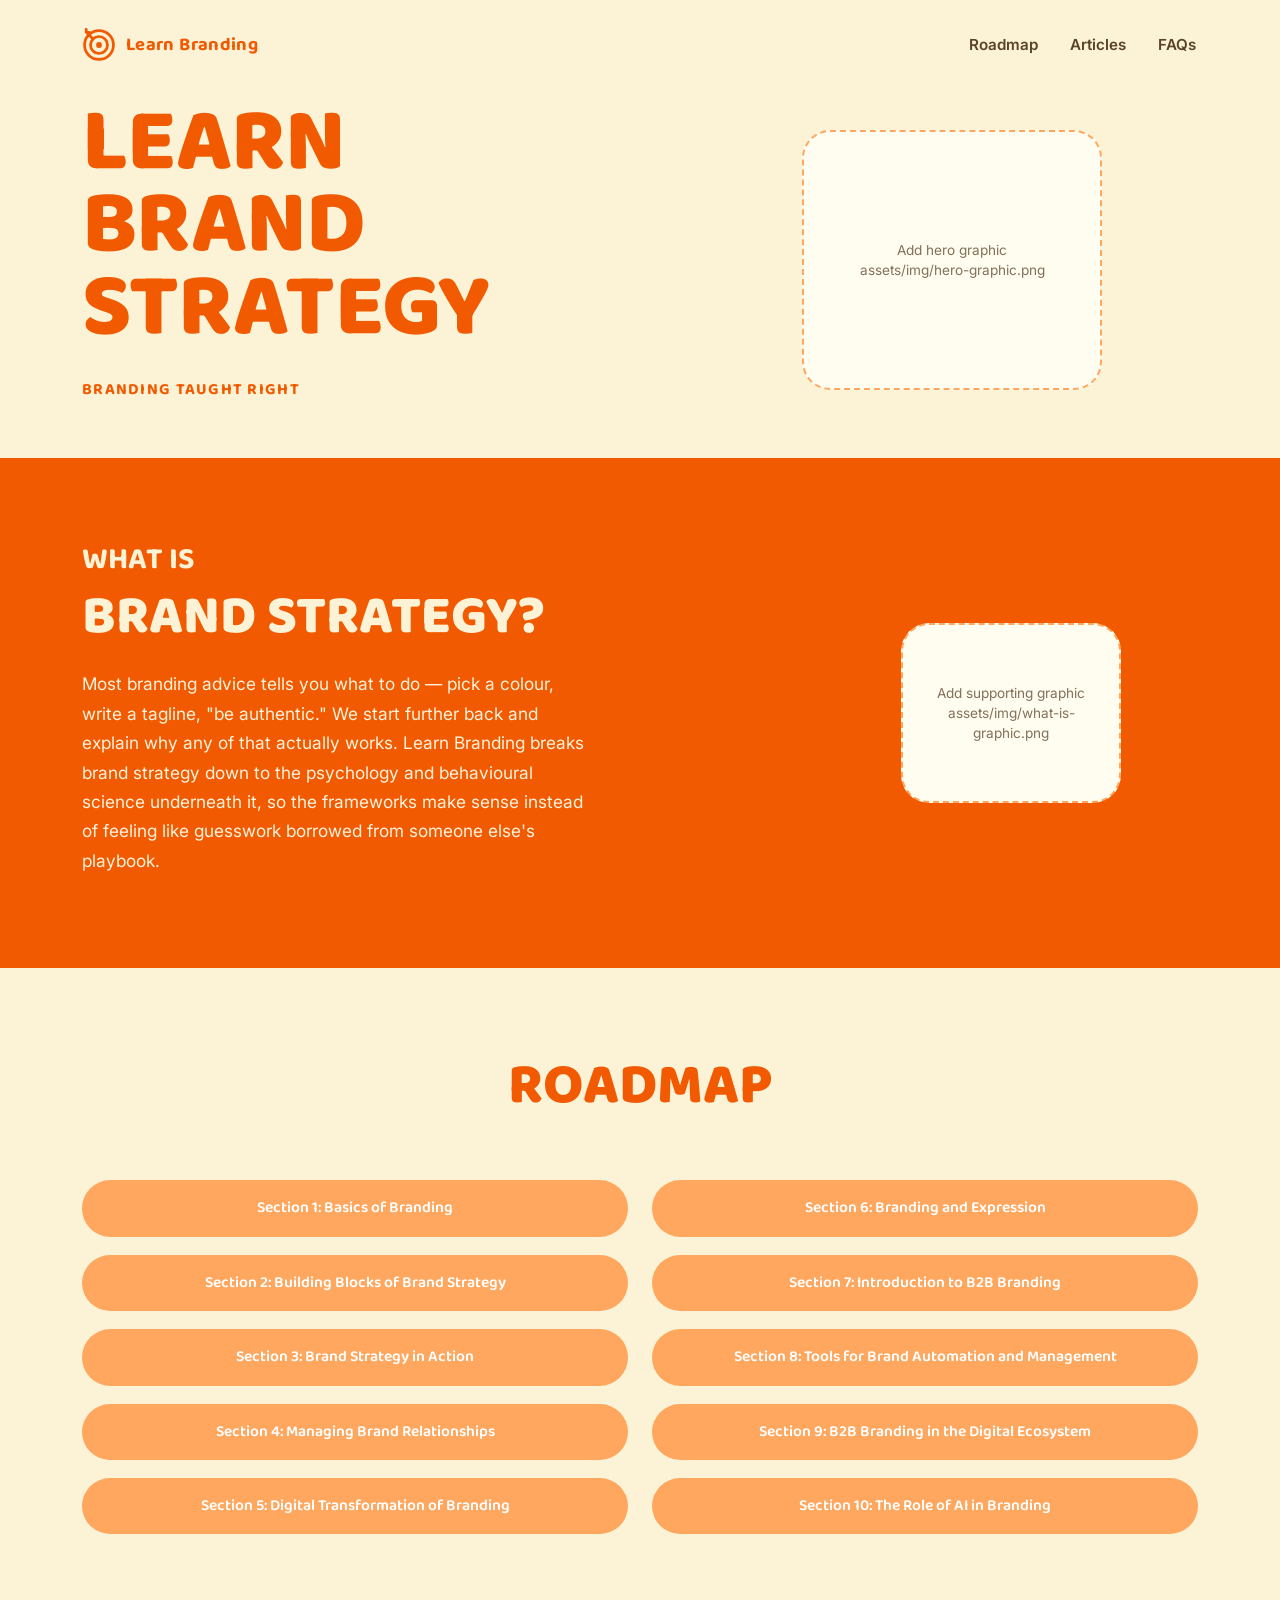
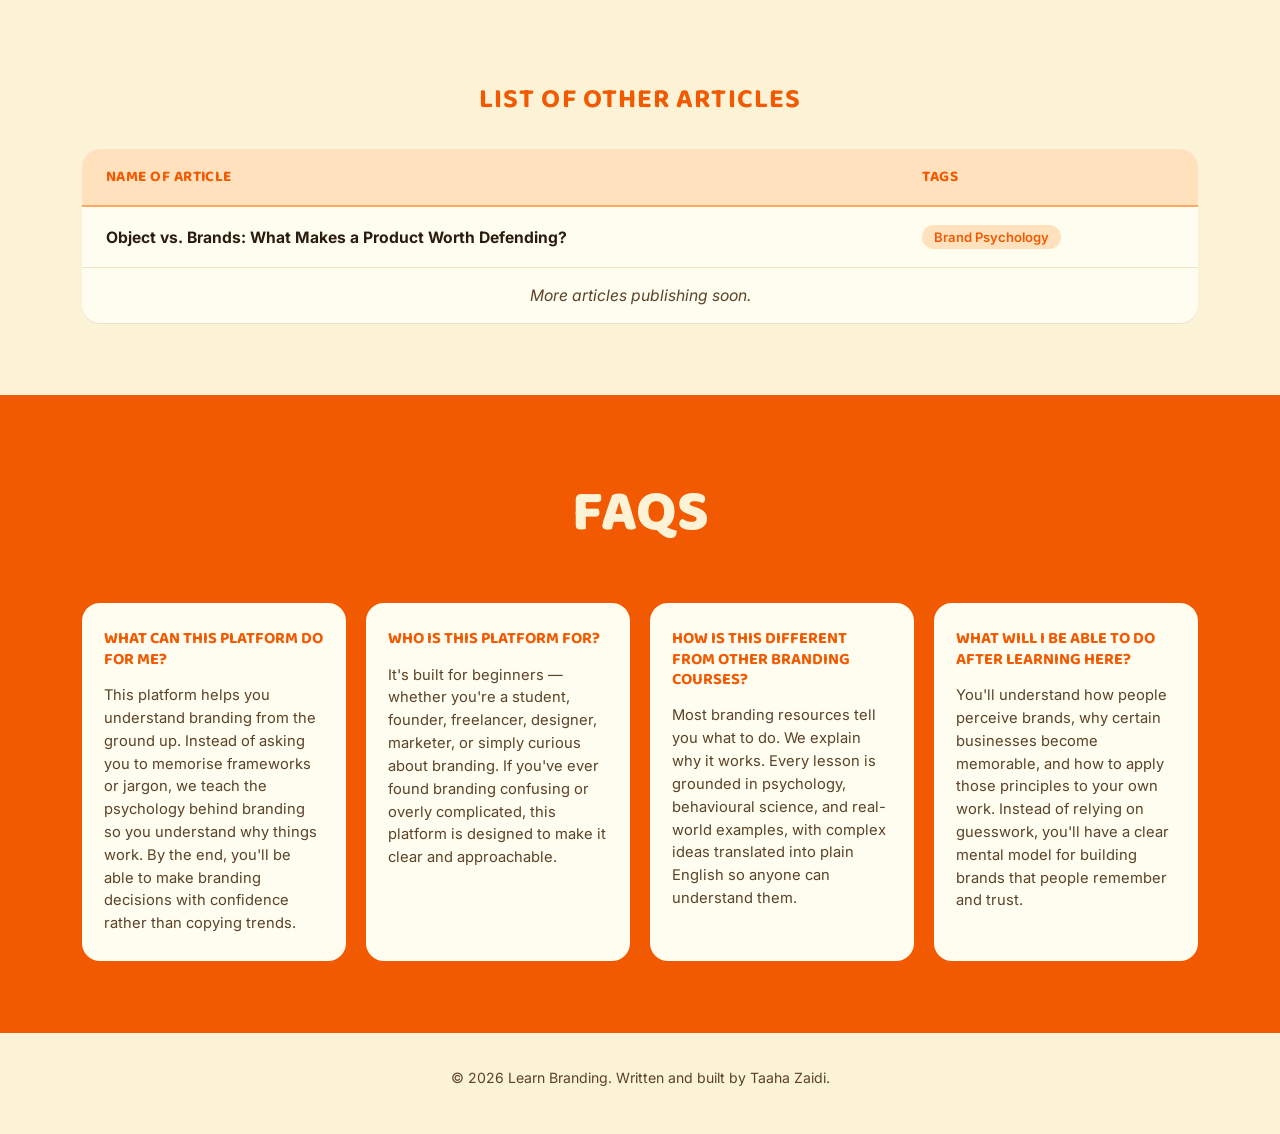
==== index.html @ c9490bac "Enhance layout and graphic slots in index.html Going to add the Images right now. They are kind of 3" ====
<!DOCTYPE html>
<html lang="en">
<head>
<meta charset="UTF-8">
<meta name="viewport" content="width=device-width, initial-scale=1.0">
<title>Learn Branding — Learn Brand Strategy</title>
<meta name="description" content="Branding taught right. Learn brand strategy from the psychology up — not just frameworks, but why they actually work.">
<link rel="preconnect" href="https://fonts.googleapis.com">
<link rel="preconnect" href="https://fonts.gstatic.com" crossorigin>
<link href="https://fonts.googleapis.com/css2?family=Baloo+2:wght@500;600;700;800&family=Inter:wght@400;500;600;700;800&display=swap" rel="stylesheet">
<style>
  :root{
    --cream: #FCF3D6;
    --cream-card: #FFFCF0;
    --orange-800: #F15A00;
    --orange-700: #FF6A13;
    --orange-500: #FF7E2E;
    --orange-300: #FFA75E;
    --orange-100: #FFE1BE;
    --ink: #2B1D0E;
    --ink-soft: #5B4327;
    --white: #FFFFFF;
    --max: 1180px;
    --radius-lg: 28px;
    --radius-md: 18px;
    --radius-sm: 12px;
    --font-display: "Baloo 2", sans-serif;
    --font-body: "Inter", sans-serif;
  }

  *{ box-sizing: border-box; }
  html{ scroll-behavior: smooth; }
  body{
    margin:0;
    background: var(--cream);
    color: var(--ink);
    font-family: var(--font-body);
    -webkit-font-smoothing: antialiased;
  }
  img,svg{ display:block; max-width:100%; }
  a{ color: inherit; text-decoration: none; }
  .wrap{
    max-width: var(--max);
    margin: 0 auto;
    padding: 0 32px;
  }
  section{ padding: 72px 0; }
  a:focus-visible, button:focus-visible{
    outline: 3px solid var(--orange-800);
    outline-offset: 3px;
  }

  /* ---------- Header ---------- */
  header.site-header{
    padding: 28px 0 0;
  }
  .site-header .wrap{
    display:flex;
    align-items:center;
    justify-content:space-between;
    flex-wrap: wrap;
    gap: 16px;
  }
  .logo{
    display:flex;
    align-items:center;
    gap:10px;
    font-family: var(--font-display);
    font-weight: 700;
    color: var(--orange-800);
    font-size: 1.15rem;
    letter-spacing: 0.02em;
  }
  .logo svg{ flex-shrink:0; }
  nav.site-nav{
    display:flex;
    gap:28px;
    font-weight:600;
    font-size:0.95rem;
    color: var(--ink-soft);
  }
  nav.site-nav a{
    padding: 6px 2px;
    border-bottom: 2px solid transparent;
    transition: border-color .15s ease, color .15s ease;
  }
  nav.site-nav a:hover{ color: var(--orange-800); border-color: var(--orange-800); }

  /* ---------- Hero ---------- */
  .hero{
    padding-top: 40px;
    padding-bottom: 40px;
  }
  .hero .wrap{
    display:grid;
    grid-template-columns: 1.1fr 0.9fr;
    align-items: center;
    gap: 24px;
  }
  .hero h1{
    font-family: var(--font-display);
    font-weight: 800;
    text-transform: uppercase;
    color: var(--orange-800);
    font-size: clamp(3rem, 7.5vw, 5.6rem);
    line-height: 0.92;
    letter-spacing: -0.01em;
    margin: 0 0 28px;
  }
  .hero h1 span{ display:block; }
  .hero .tagline{
    font-family: var(--font-display);
    font-weight: 700;
    color: var(--orange-800);
    letter-spacing: 0.08em;
    text-transform: uppercase;
    font-size: 1rem;
  }
  .hero-art{
    justify-self: center;
    width: 100%;
    max-width: 300px;
    aspect-ratio: 300 / 260;
  }
  .graphic-slot{
    display:flex;
    align-items:center;
    justify-content:center;
    text-align:center;
    background: var(--cream-card);
    border: 2px dashed var(--orange-300);
    border-radius: var(--radius-lg);
    color: var(--ink-soft);
    font-size: 0.85rem;
    line-height: 1.5;
    padding: 20px;
  }
  .graphic-slot span{ opacity: 0.75; }
  img.hero-art, img.orb-art{
    border-radius: var(--radius-lg);
    width: 100%;
    height: auto;
    object-fit: cover;
  }

  /* ---------- What is section ---------- */
  .what-is{
    background: var(--orange-800);
    color: var(--white);
    padding: 76px 0;
  }
  .what-is .wrap{
    display:grid;
    grid-template-columns: 1.3fr 0.7fr;
    gap: 48px;
    align-items:center;
  }
  .what-is .eyebrow{
    font-family: var(--font-display);
    font-weight: 700;
    text-transform: uppercase;
    font-size: clamp(1.4rem, 3vw, 1.9rem);
    color: var(--cream);
    margin: 0 0 4px;
  }
  .what-is h2{
    font-family: var(--font-display);
    font-weight: 800;
    text-transform: uppercase;
    font-size: clamp(2.1rem, 5vw, 3.4rem);
    line-height: 1.02;
    color: var(--cream);
    margin: 0 0 24px;
  }
  .what-is p{
    font-size: 1.08rem;
    line-height: 1.7;
    max-width: 46ch;
    color: #FFF3DC;
  }
  .orb-art{
    justify-self:center;
    width: 100%;
    max-width: 220px;
    aspect-ratio: 220 / 180;
  }

  /* ---------- Roadmap ---------- */
  .roadmap h2{
    font-family: var(--font-display);
    font-weight: 800;
    text-transform: uppercase;
    text-align:center;
    color: var(--orange-800);
    font-size: clamp(2.4rem, 6vw, 3.6rem);
    margin: 0 0 48px;
  }
  .roadmap-grid{
    display:grid;
    grid-template-columns: 1fr 1fr;
    gap: 18px 24px;
  }
  .pill{
    background: var(--orange-300);
    color: var(--white);
    font-family: var(--font-display);
    font-weight: 600;
    font-size: 0.98rem;
    text-align:center;
    padding: 18px 26px;
    border-radius: 999px;
    line-height: 1.3;
  }

  /* ---------- Articles table ---------- */
  .articles h2{
    font-family: var(--font-display);
    font-weight: 700;
    text-align:center;
    color: var(--orange-800);
    text-transform: uppercase;
    letter-spacing: 0.04em;
    font-size: clamp(1.3rem, 3vw, 1.7rem);
    margin: 0 0 28px;
  }
  .articles-table{
    width:100%;
    border-collapse: collapse;
    background: var(--cream-card);
    border-radius: var(--radius-md);
    overflow:hidden;
    box-shadow: 0 1px 0 rgba(43,29,14,0.08);
  }
  .articles-table th{
    text-align:left;
    background: var(--orange-100);
    color: var(--orange-800);
    font-family: var(--font-display);
    font-weight: 700;
    font-size: 0.95rem;
    text-transform: uppercase;
    letter-spacing: 0.03em;
    padding: 16px 24px;
    border-bottom: 2px solid var(--orange-300);
  }
  .articles-table td{
    padding: 18px 24px;
    border-bottom: 1px solid #F1E3BE;
    font-size: 0.98rem;
    vertical-align: middle;
  }
  .articles-table tr:last-child td{ border-bottom:none; }
  .articles-table .article-link{
    font-weight: 700;
    color: var(--ink);
    transition: color .15s ease;
  }
  .articles-table .article-link:hover{ color: var(--orange-800); text-decoration:underline; }
  .tag{
    display:inline-block;
    background: var(--orange-100);
    color: var(--orange-800);
    font-weight:600;
    font-size: 0.82rem;
    padding: 4px 12px;
    border-radius: 999px;
  }
  .articles-table .placeholder-row td{
    color: var(--ink-soft);
    font-style: italic;
    text-align:center;
  }

  /* ---------- FAQ ---------- */
  .faq{
    background: var(--orange-800);
    color: var(--white);
  }
  .faq h2{
    font-family: var(--font-display);
    font-weight: 800;
    text-transform: uppercase;
    color: var(--cream);
    text-align:center;
    font-size: clamp(2.4rem, 6vw, 3.6rem);
    margin: 0 0 44px;
  }
  .faq-grid{
    display:grid;
    grid-template-columns: repeat(4, 1fr);
    gap: 20px;
  }
  .faq-card{
    background: var(--cream-card);
    border-radius: var(--radius-md);
    padding: 26px 22px;
  }
  .faq-card h3{
    font-family: var(--font-display);
    font-weight: 700;
    color: var(--orange-800);
    font-size: 1.02rem;
    text-transform: uppercase;
    line-height: 1.25;
    margin: 0 0 14px;
  }
  .faq-card p{
    font-size: 0.92rem;
    line-height: 1.55;
    color: var(--ink-soft);
    margin:0;
  }

  /* ---------- Footer ---------- */
  footer{
    padding: 36px 0 48px;
    text-align:center;
    color: var(--ink-soft);
    font-size: 0.88rem;
  }

  /* ---------- Responsive ---------- */
  @media (max-width: 900px){
    .hero .wrap{ grid-template-columns: 1fr; text-align:center; }
    .hero-art{ margin: 32px auto 0; }
    .what-is .wrap{ grid-template-columns: 1fr; text-align:center; }
    .what-is p{ margin-inline:auto; }
    .orb-art{ margin: 8px auto 0; order: 2; }
    .roadmap-grid{ grid-template-columns: 1fr; }
    .faq-grid{ grid-template-columns: 1fr 1fr; }
  }
  @media (max-width: 640px){
    section{ padding: 48px 0; }
    .wrap{ padding: 0 20px; }
    header.site-header{ padding: 20px 0 0; }
    .site-header .wrap{ justify-content:center; text-align:center; }
    nav.site-nav{ gap:16px; font-size:0.85rem; justify-content:center; width:100%; }
    .hero{ padding-top: 28px; padding-bottom: 8px; }
    .hero h1{ font-size: clamp(2.4rem, 13vw, 3.4rem); line-height: 0.95; }
    .hero-art{ max-width: 190px; }
    .what-is{ padding: 52px 0; }
    .what-is p{ font-size: 1rem; }
    .orb-art{ max-width: 160px; }
    .roadmap h2, .faq h2{ font-size: clamp(1.9rem, 9vw, 2.6rem); }
    .faq-grid{ grid-template-columns: 1fr; }
    .articles-table-wrap{ overflow-x: auto; -webkit-overflow-scrolling: touch; }
    .articles-table{ min-width: 480px; }
    .articles-table th, .articles-table td{ padding: 12px 14px; font-size: 0.88rem; }
  }
  @media (max-width: 380px){
    .hero-art, .orb-art{ display:none; }
  }
</style>
</head>
<body>

<header class="site-header">
  <div class="wrap">
    <a href="index.html" class="logo">
      <svg width="34" height="34" viewBox="0 0 40 40" aria-hidden="true">
        <circle cx="20" cy="20" r="17" fill="none" stroke="#F15A00" stroke-width="3.2"/>
        <circle cx="20" cy="20" r="10" fill="none" stroke="#F15A00" stroke-width="3.2"/>
        <circle cx="20" cy="20" r="3.4" fill="#F15A00"/>
        <path d="M5 5 L13 13 M5 5 L5 1.5 M5 5 L8.5 5" stroke="#F15A00" stroke-width="3.2" stroke-linecap="round" stroke-linejoin="round" fill="none"/>
      </svg>
      Learn Branding
    </a>
    <nav class="site-nav">
      <a href="#roadmap">Roadmap</a>
      <a href="#articles">Articles</a>
      <a href="#faqs">FAQs</a>
    </nav>
  </div>
</header>

<section class="hero">
  <div class="wrap">
    <div>
      <h1><span>Learn</span><span>Brand</span><span>Strategy</span></h1>
      <p class="tagline">Branding taught right</p>
    </div>
    <!--
      GRAPHIC SLOT — swap this for your own image:
      1. Upload your image file into assets/img/  (e.g. assets/img/hero-graphic.png)
      2. Delete the <div class="graphic-slot">...</div> below
      3. Replace it with:
         <img class="hero-art" src="assets/img/hero-graphic.png" alt="Describe the graphic here">
    -->
    <div class="graphic-slot hero-art">
      <span>Add hero graphic<br>assets/img/hero-graphic.png</span>
    </div>
  </div>
</section>

<section class="what-is">
  <div class="wrap">
    <div>
      <p class="eyebrow">What is</p>
      <h2>Brand Strategy?</h2>
      <p>Most branding advice tells you what to do — pick a colour, write a tagline, "be authentic." We start further back and explain why any of that actually works. Learn Branding breaks brand strategy down to the psychology and behavioural science underneath it, so the frameworks make sense instead of feeling like guesswork borrowed from someone else's playbook.</p>
    </div>
    <!--
      GRAPHIC SLOT — swap this for your own image:
      1. Upload your image file into assets/img/  (e.g. assets/img/what-is-graphic.png)
      2. Delete the <div class="graphic-slot">...</div> below
      3. Replace it with:
         <img class="orb-art" src="assets/img/what-is-graphic.png" alt="Describe the graphic here">
    -->
    <div class="graphic-slot orb-art">
      <span>Add supporting graphic<br>assets/img/what-is-graphic.png</span>
    </div>
  </div>
</section>

<section class="roadmap" id="roadmap">
  <div class="wrap">
    <h2>Roadmap</h2>
    <div class="roadmap-grid">
      <div class="pill">Section 1: Basics of Branding</div>
      <div class="pill">Section 6: Branding and Expression</div>
      <div class="pill">Section 2: Building Blocks of Brand Strategy</div>
      <div class="pill">Section 7: Introduction to B2B Branding</div>
      <div class="pill">Section 3: Brand Strategy in Action</div>
      <div class="pill">Section 8: Tools for Brand Automation and Management</div>
      <div class="pill">Section 4: Managing Brand Relationships</div>
      <div class="pill">Section 9: B2B Branding in the Digital Ecosystem</div>
      <div class="pill">Section 5: Digital Transformation of Branding</div>
      <div class="pill">Section 10: The Role of AI in Branding</div>
    </div>
  </div>
</section>

<section class="articles" id="articles">
  <div class="wrap">
    <h2>List of Other Articles</h2>
    <div class="articles-table-wrap">
    <table class="articles-table">
      <thead>
        <tr>
          <th>Name of Article</th>
          <th>Tags</th>
        </tr>
      </thead>
      <tbody>
        <tr>
          <td><a class="article-link" href="article.html">Object vs. Brands: What Makes a Product Worth Defending?</a></td>
          <td><span class="tag">Brand Psychology</span></td>
        </tr>
        <tr class="placeholder-row">
          <td colspan="2">More articles publishing soon.</td>
        </tr>
      </tbody>
    </table>
    </div>
  </div>
</section>

<section class="faq" id="faqs">
  <div class="wrap">
    <h2>FAQs</h2>
    <div class="faq-grid">
      <div class="faq-card">
        <h3>What can this platform do for me?</h3>
        <p>This platform helps you understand branding from the ground up. Instead of asking you to memorise frameworks or jargon, we teach the psychology behind branding so you understand why things work. By the end, you'll be able to make branding decisions with confidence rather than copying trends.</p>
      </div>
      <div class="faq-card">
        <h3>Who is this platform for?</h3>
        <p>It's built for beginners — whether you're a student, founder, freelancer, designer, marketer, or simply curious about branding. If you've ever found branding confusing or overly complicated, this platform is designed to make it clear and approachable.</p>
      </div>
      <div class="faq-card">
        <h3>How is this different from other branding courses?</h3>
        <p>Most branding resources tell you what to do. We explain why it works. Every lesson is grounded in psychology, behavioural science, and real-world examples, with complex ideas translated into plain English so anyone can understand them.</p>
      </div>
      <div class="faq-card">
        <h3>What will I be able to do after learning here?</h3>
        <p>You'll understand how people perceive brands, why certain businesses become memorable, and how to apply those principles to your own work. Instead of relying on guesswork, you'll have a clear mental model for building brands that people remember and trust.</p>
      </div>
    </div>
  </div>
</section>

<footer>
  <div class="wrap">
    © 2026 Learn Branding. Written and built by Taaha Zaidi.
  </div>
</footer>

</body>
</html>
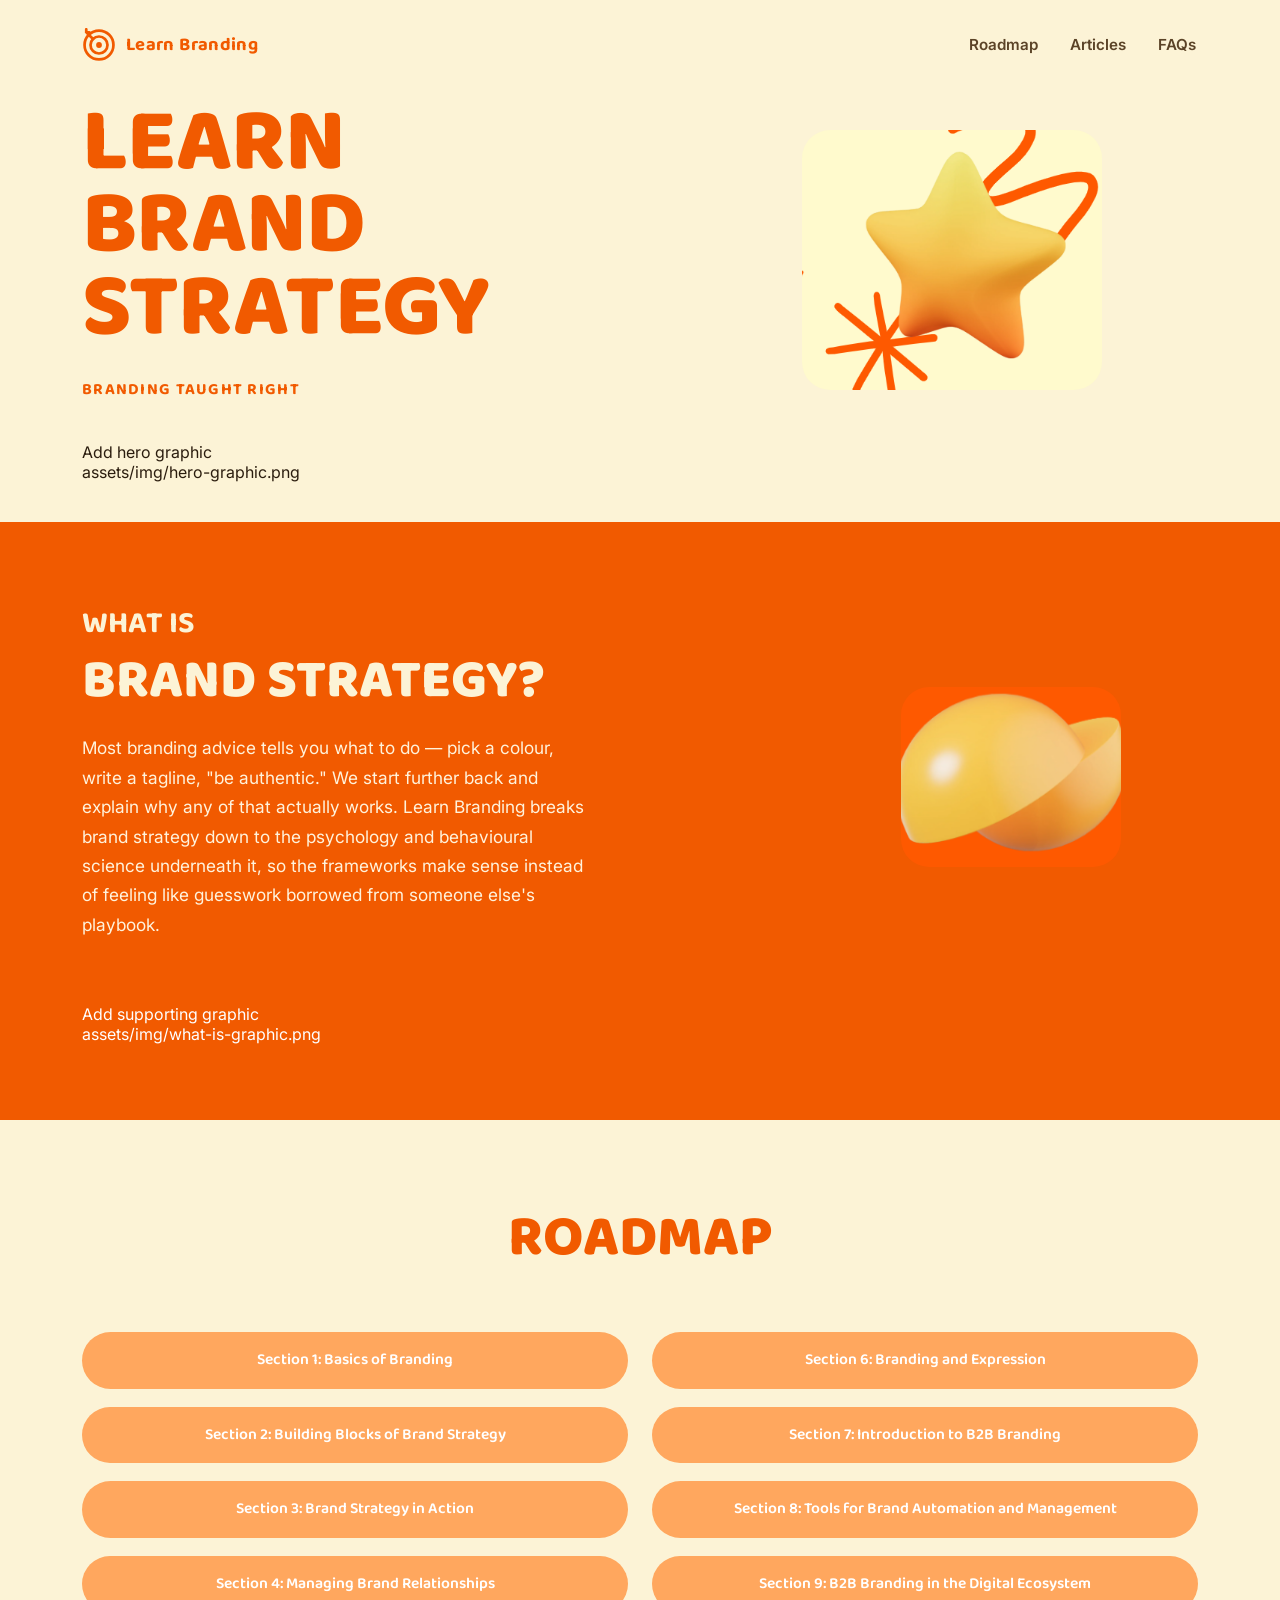
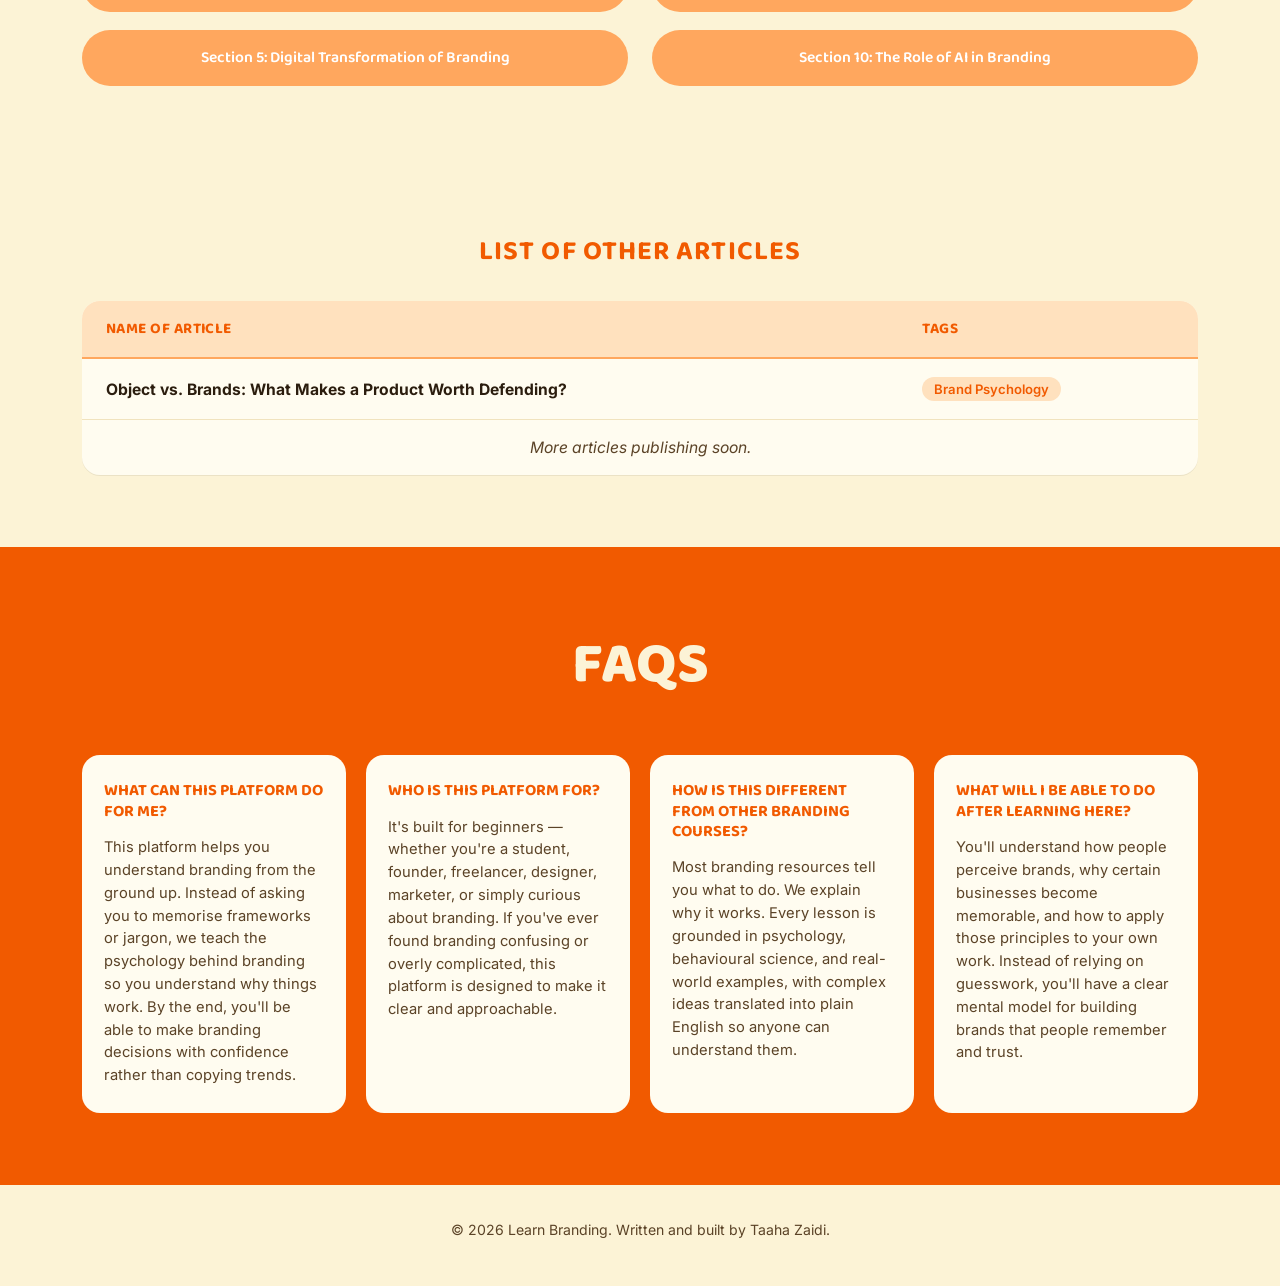
==== commit 9d098926: "Replace placeholder graphics with actual images Updated graphic slots with new images and removed pl" ====
--- a/index.html
+++ b/index.html
@@ -379,14 +379,7 @@
       <h1><span>Learn</span><span>Brand</span><span>Strategy</span></h1>
       <p class="tagline">Branding taught right</p>
     </div>
-    <!--
-      GRAPHIC SLOT — swap this for your own image:
-      1. Upload your image file into assets/img/  (e.g. assets/img/hero-graphic.png)
-      2. Delete the <div class="graphic-slot">...</div> below
-      3. Replace it with:
-         <img class="hero-art" src="assets/img/hero-graphic.png" alt="Describe the graphic here">
-    -->
-    <div class="graphic-slot hero-art">
+    <img class="hero-art" src="assets/img/hero-graphic2.png" alt="This is a sequence of stars and squiggles to enhance user experience">
       <span>Add hero graphic<br>assets/img/hero-graphic.png</span>
     </div>
   </div>
@@ -399,14 +392,7 @@
       <h2>Brand Strategy?</h2>
       <p>Most branding advice tells you what to do — pick a colour, write a tagline, "be authentic." We start further back and explain why any of that actually works. Learn Branding breaks brand strategy down to the psychology and behavioural science underneath it, so the frameworks make sense instead of feeling like guesswork borrowed from someone else's playbook.</p>
     </div>
-    <!--
-      GRAPHIC SLOT — swap this for your own image:
-      1. Upload your image file into assets/img/  (e.g. assets/img/what-is-graphic.png)
-      2. Delete the <div class="graphic-slot">...</div> below
-      3. Replace it with:
-         <img class="orb-art" src="assets/img/what-is-graphic.png" alt="Describe the graphic here">
-    -->
-    <div class="graphic-slot orb-art">
+    <img class="orb-art" src="assets/img/what-is-graphic.png" alt="A decorative orb like shape to enhance user experience">
       <span>Add supporting graphic<br>assets/img/what-is-graphic.png</span>
     </div>
   </div>
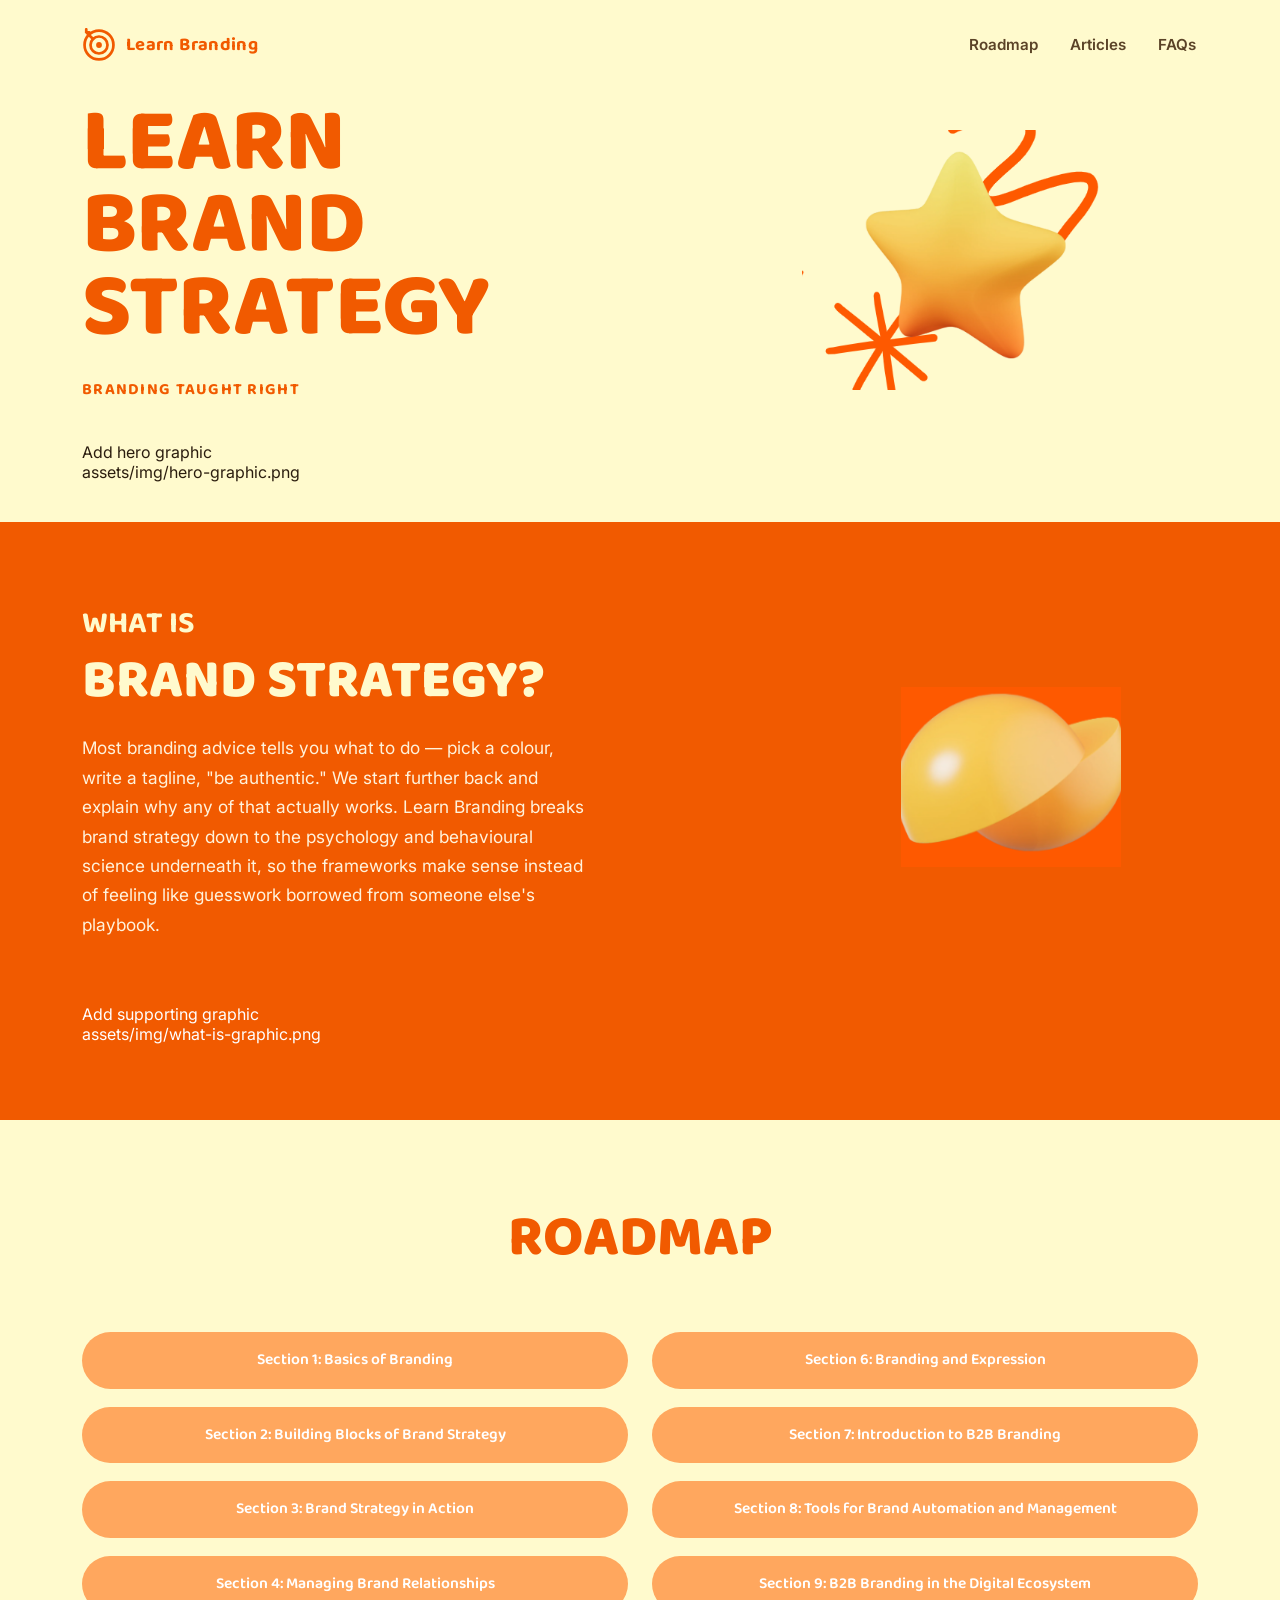
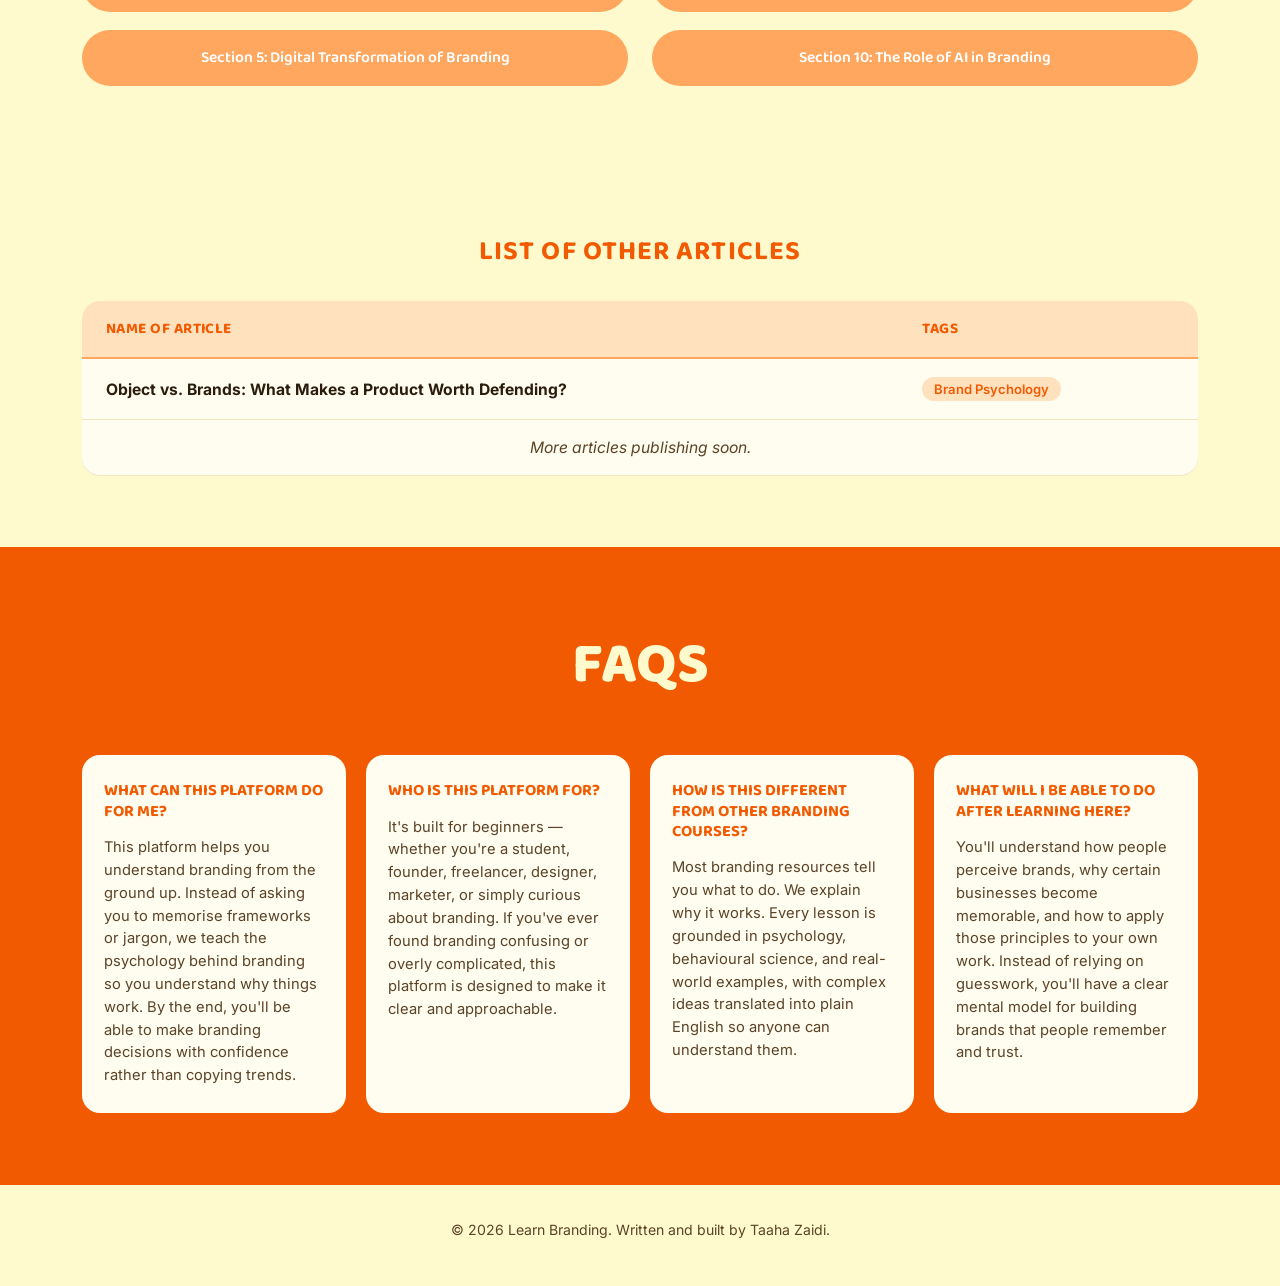
==== commit f6389687: "Change '--cream' color and modify styles Updated the '--cream' CSS variable color and removed border" ====
--- a/index.html
+++ b/index.html
@@ -10,7 +10,7 @@
 <link href="https://fonts.googleapis.com/css2?family=Baloo+2:wght@500;600;700;800&family=Inter:wght@400;500;600;700;800&display=swap" rel="stylesheet">
 <style>
   :root{
-    --cream: #FCF3D6;
+    --cream: #FFFACD;
     --cream-card: #FFFCF0;
     --orange-800: #F15A00;
     --orange-700: #FF6A13;
@@ -129,7 +129,6 @@
     text-align:center;
     background: var(--cream-card);
     border: 2px dashed var(--orange-300);
-    border-radius: var(--radius-lg);
     color: var(--ink-soft);
     font-size: 0.85rem;
     line-height: 1.5;
@@ -137,7 +136,6 @@
   }
   .graphic-slot span{ opacity: 0.75; }
   img.hero-art, img.orb-art{
-    border-radius: var(--radius-lg);
     width: 100%;
     height: auto;
     object-fit: cover;
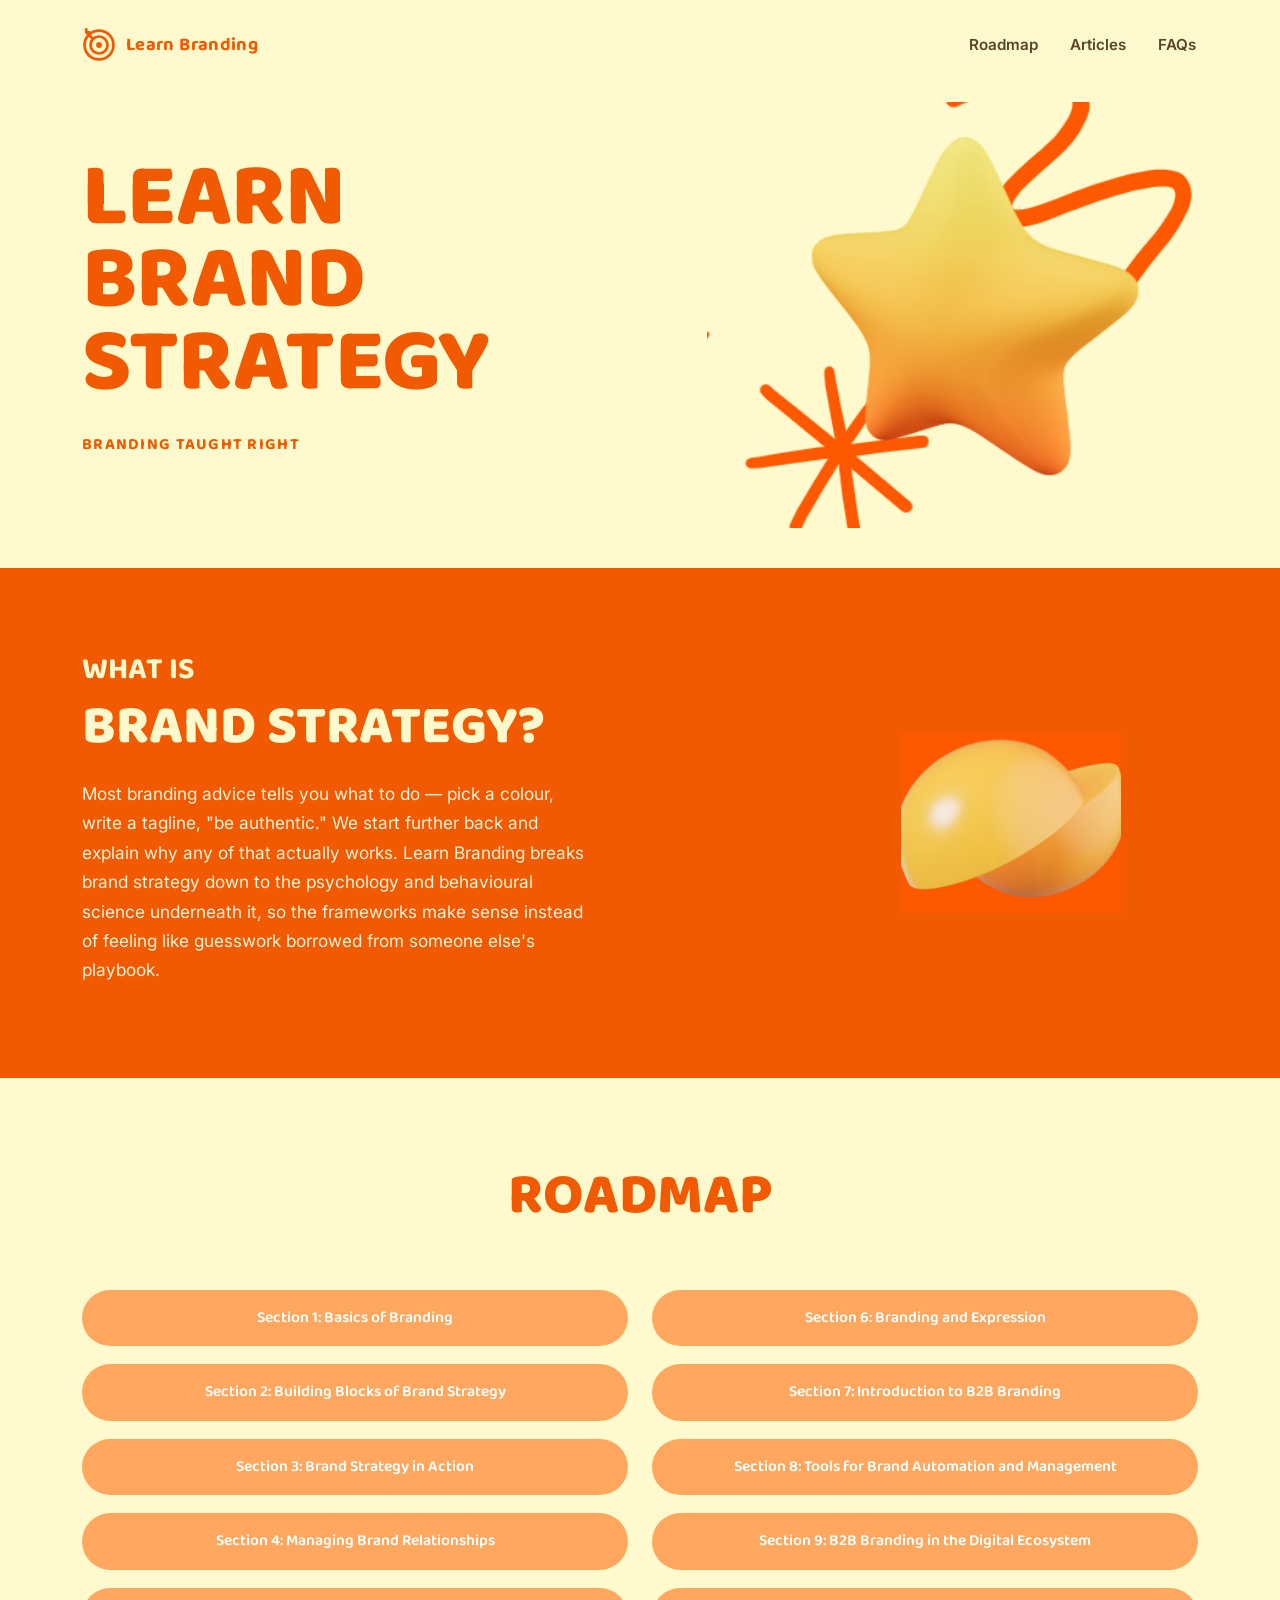
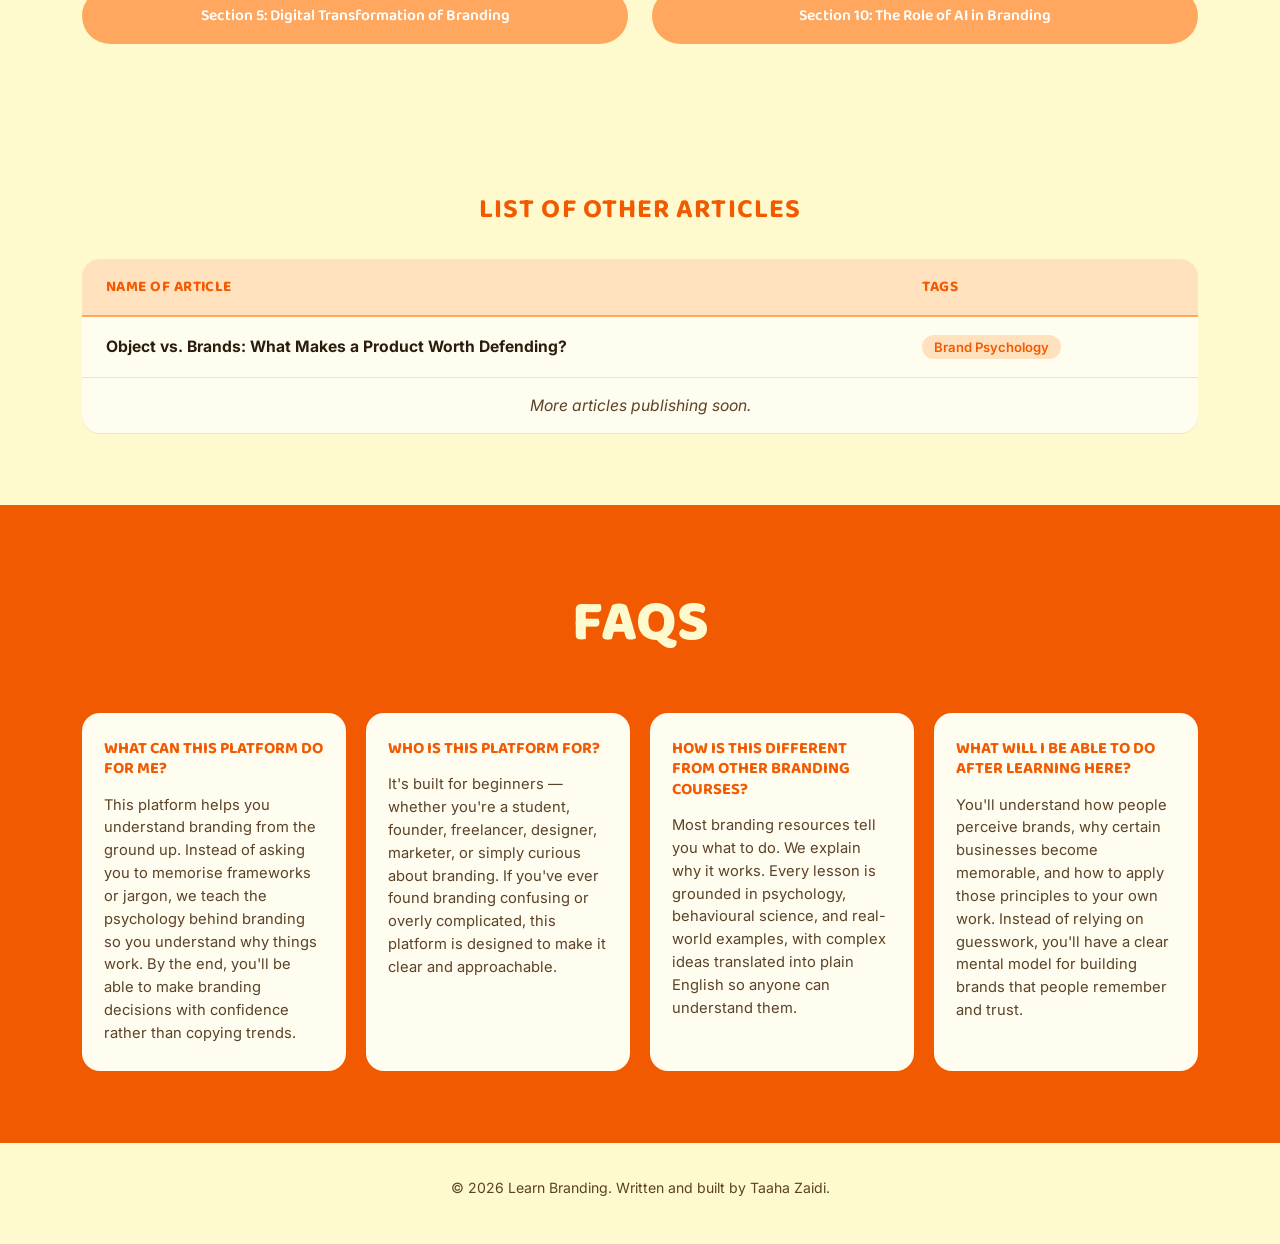
==== commit 2b40b67d: "Remove max-width from hero-art and update image tags Removed max-width from hero-art and updated ima" ====
--- a/index.html
+++ b/index.html
@@ -119,7 +119,6 @@
   .hero-art{
     justify-self: center;
     width: 100%;
-    max-width: 300px;
     aspect-ratio: 300 / 260;
   }
   .graphic-slot{
@@ -378,7 +377,6 @@
       <p class="tagline">Branding taught right</p>
     </div>
     <img class="hero-art" src="assets/img/hero-graphic2.png" alt="This is a sequence of stars and squiggles to enhance user experience">
-      <span>Add hero graphic<br>assets/img/hero-graphic.png</span>
     </div>
   </div>
 </section>
@@ -391,7 +389,6 @@
       <p>Most branding advice tells you what to do — pick a colour, write a tagline, "be authentic." We start further back and explain why any of that actually works. Learn Branding breaks brand strategy down to the psychology and behavioural science underneath it, so the frameworks make sense instead of feeling like guesswork borrowed from someone else's playbook.</p>
     </div>
     <img class="orb-art" src="assets/img/what-is-graphic.png" alt="A decorative orb like shape to enhance user experience">
-      <span>Add supporting graphic<br>assets/img/what-is-graphic.png</span>
     </div>
   </div>
 </section>
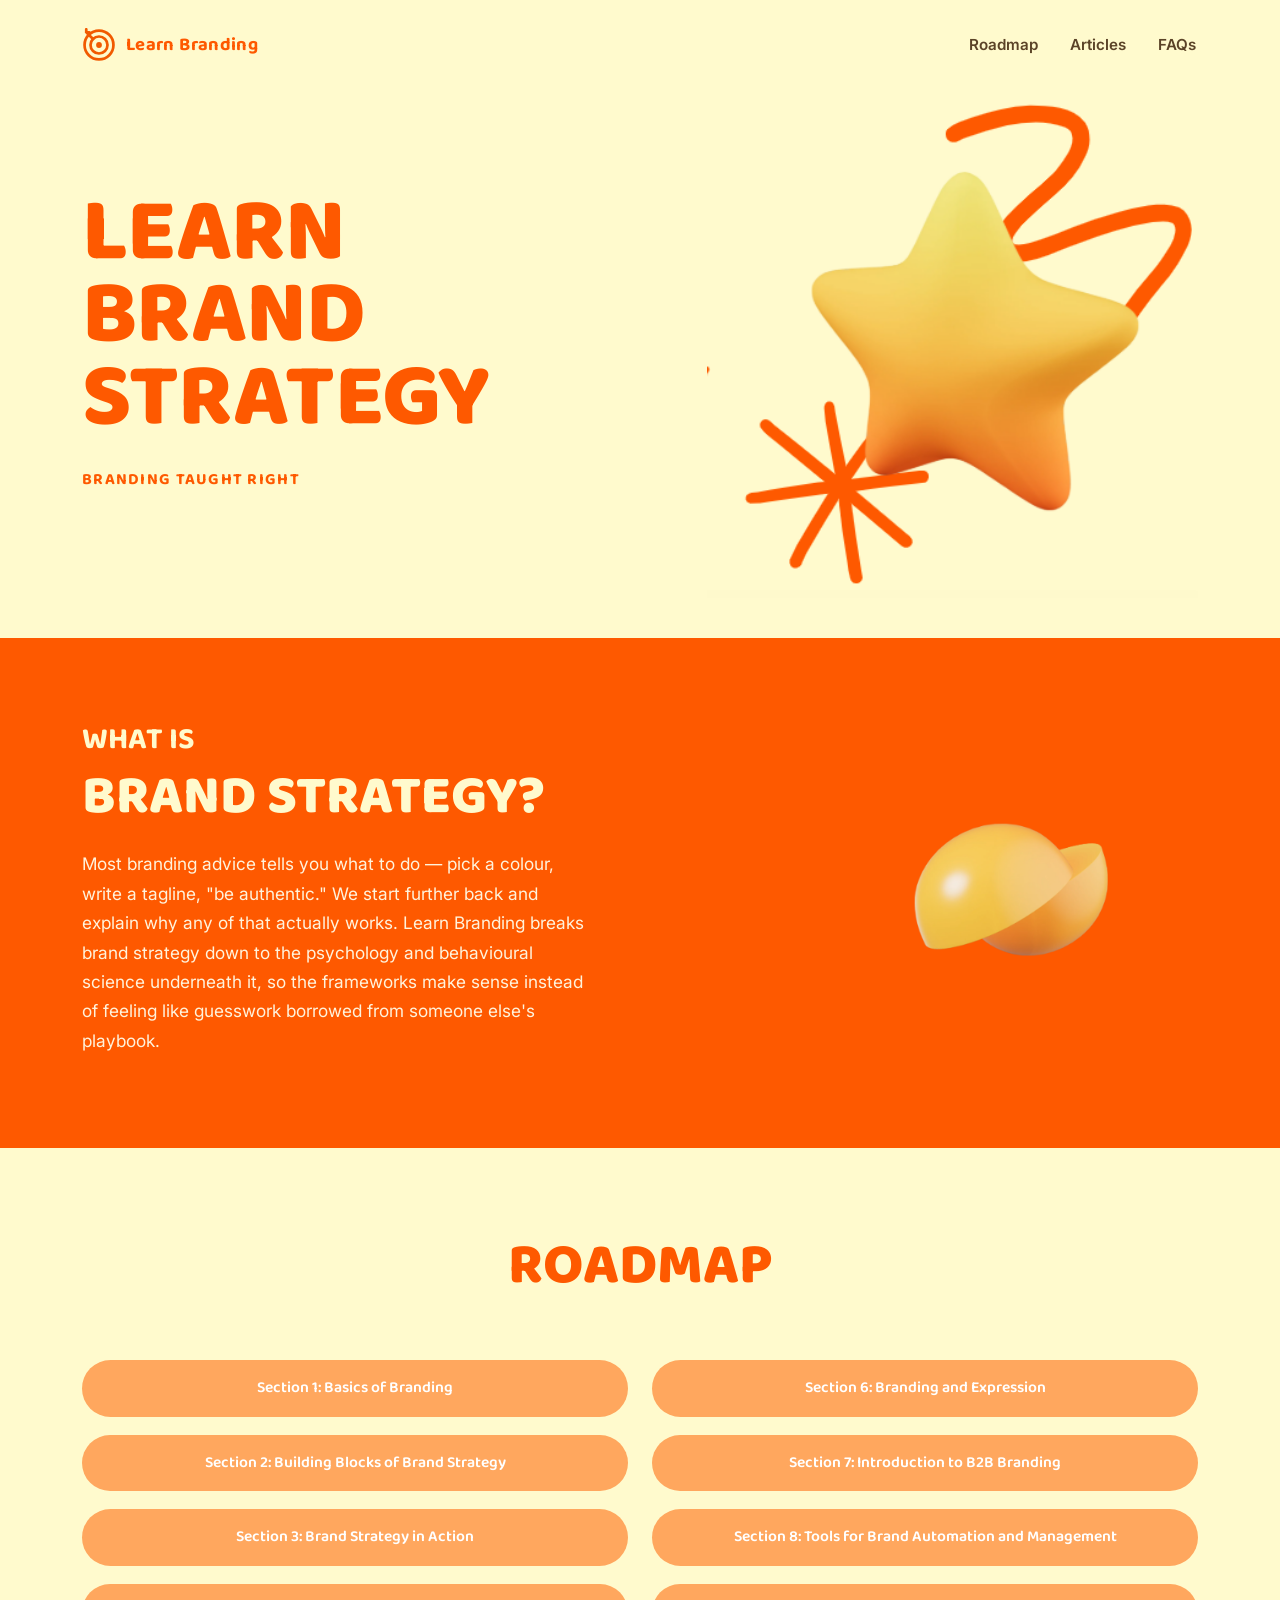
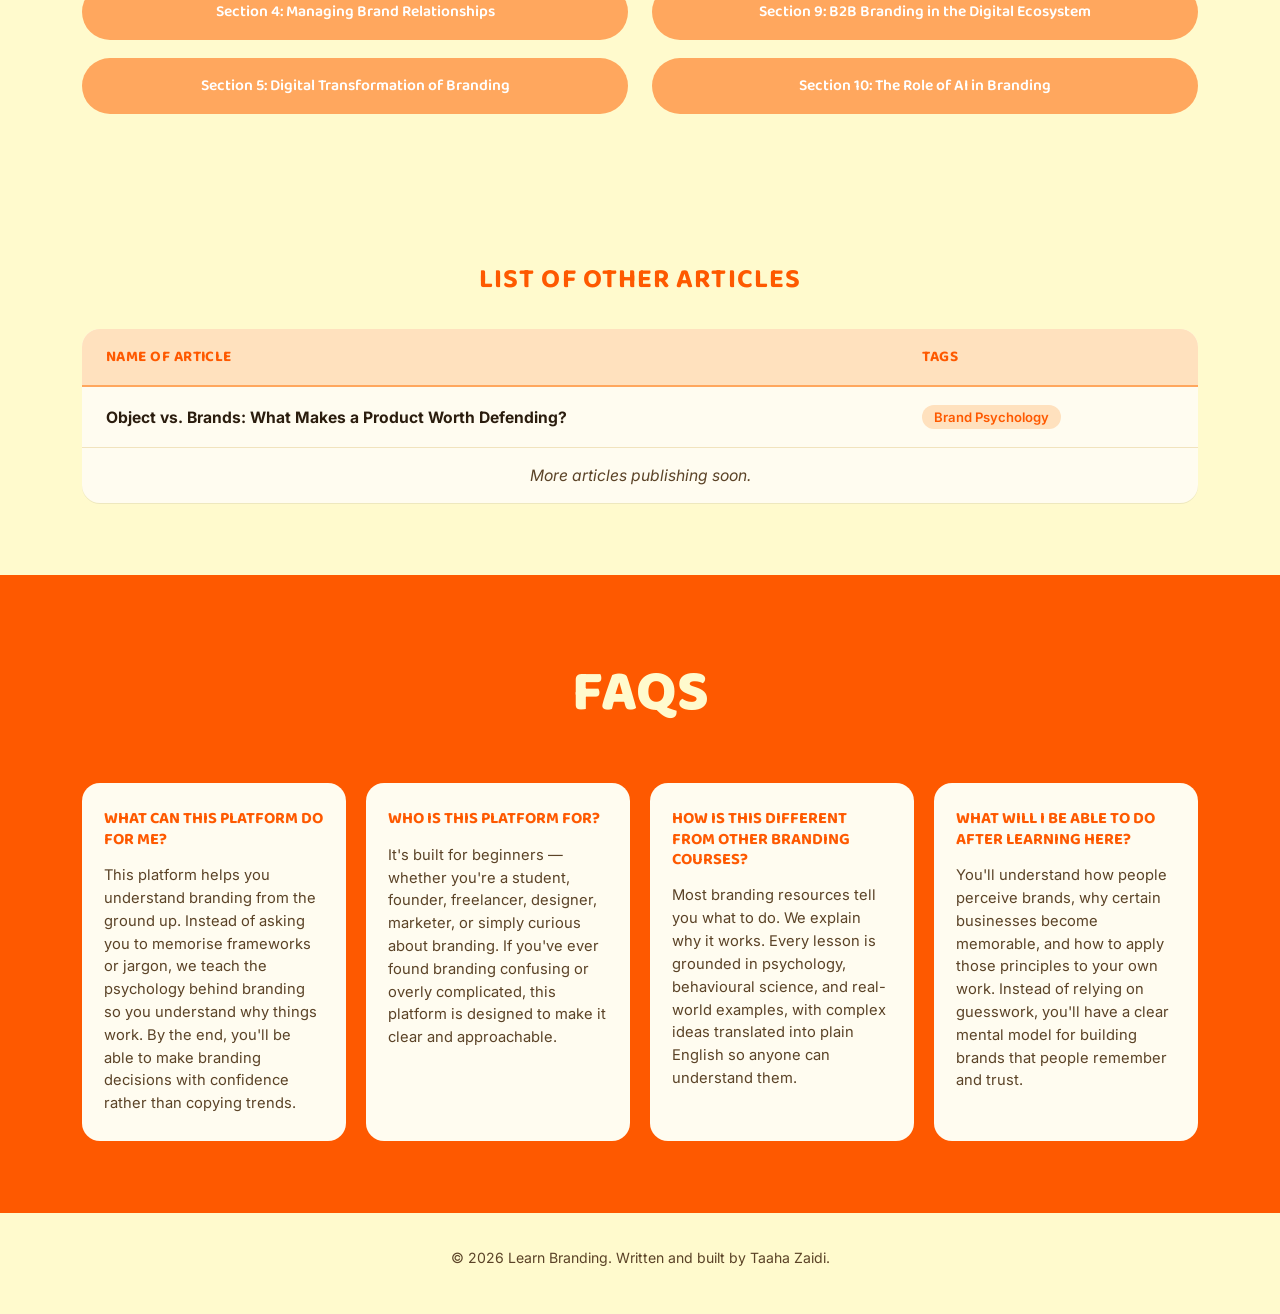
==== commit 1c9f9970: "Modify orange-800 color and adjust image styles Updated the orange-800 color variable and removed as" ====
--- a/index.html
+++ b/index.html
@@ -12,7 +12,7 @@
   :root{
     --cream: #FFFACD;
     --cream-card: #FFFCF0;
-    --orange-800: #F15A00;
+    --orange-800: #FE5900;
     --orange-700: #FF6A13;
     --orange-500: #FF7E2E;
     --orange-300: #FFA75E;
@@ -119,7 +119,6 @@
   .hero-art{
     justify-self: center;
     width: 100%;
-    aspect-ratio: 300 / 260;
   }
   .graphic-slot{
     display:flex;
@@ -137,7 +136,6 @@
   img.hero-art, img.orb-art{
     width: 100%;
     height: auto;
-    object-fit: cover;
   }
 
   /* ---------- What is section ---------- */
@@ -179,7 +177,6 @@
     justify-self:center;
     width: 100%;
     max-width: 220px;
-    aspect-ratio: 220 / 180;
   }
 
   /* ---------- Roadmap ---------- */
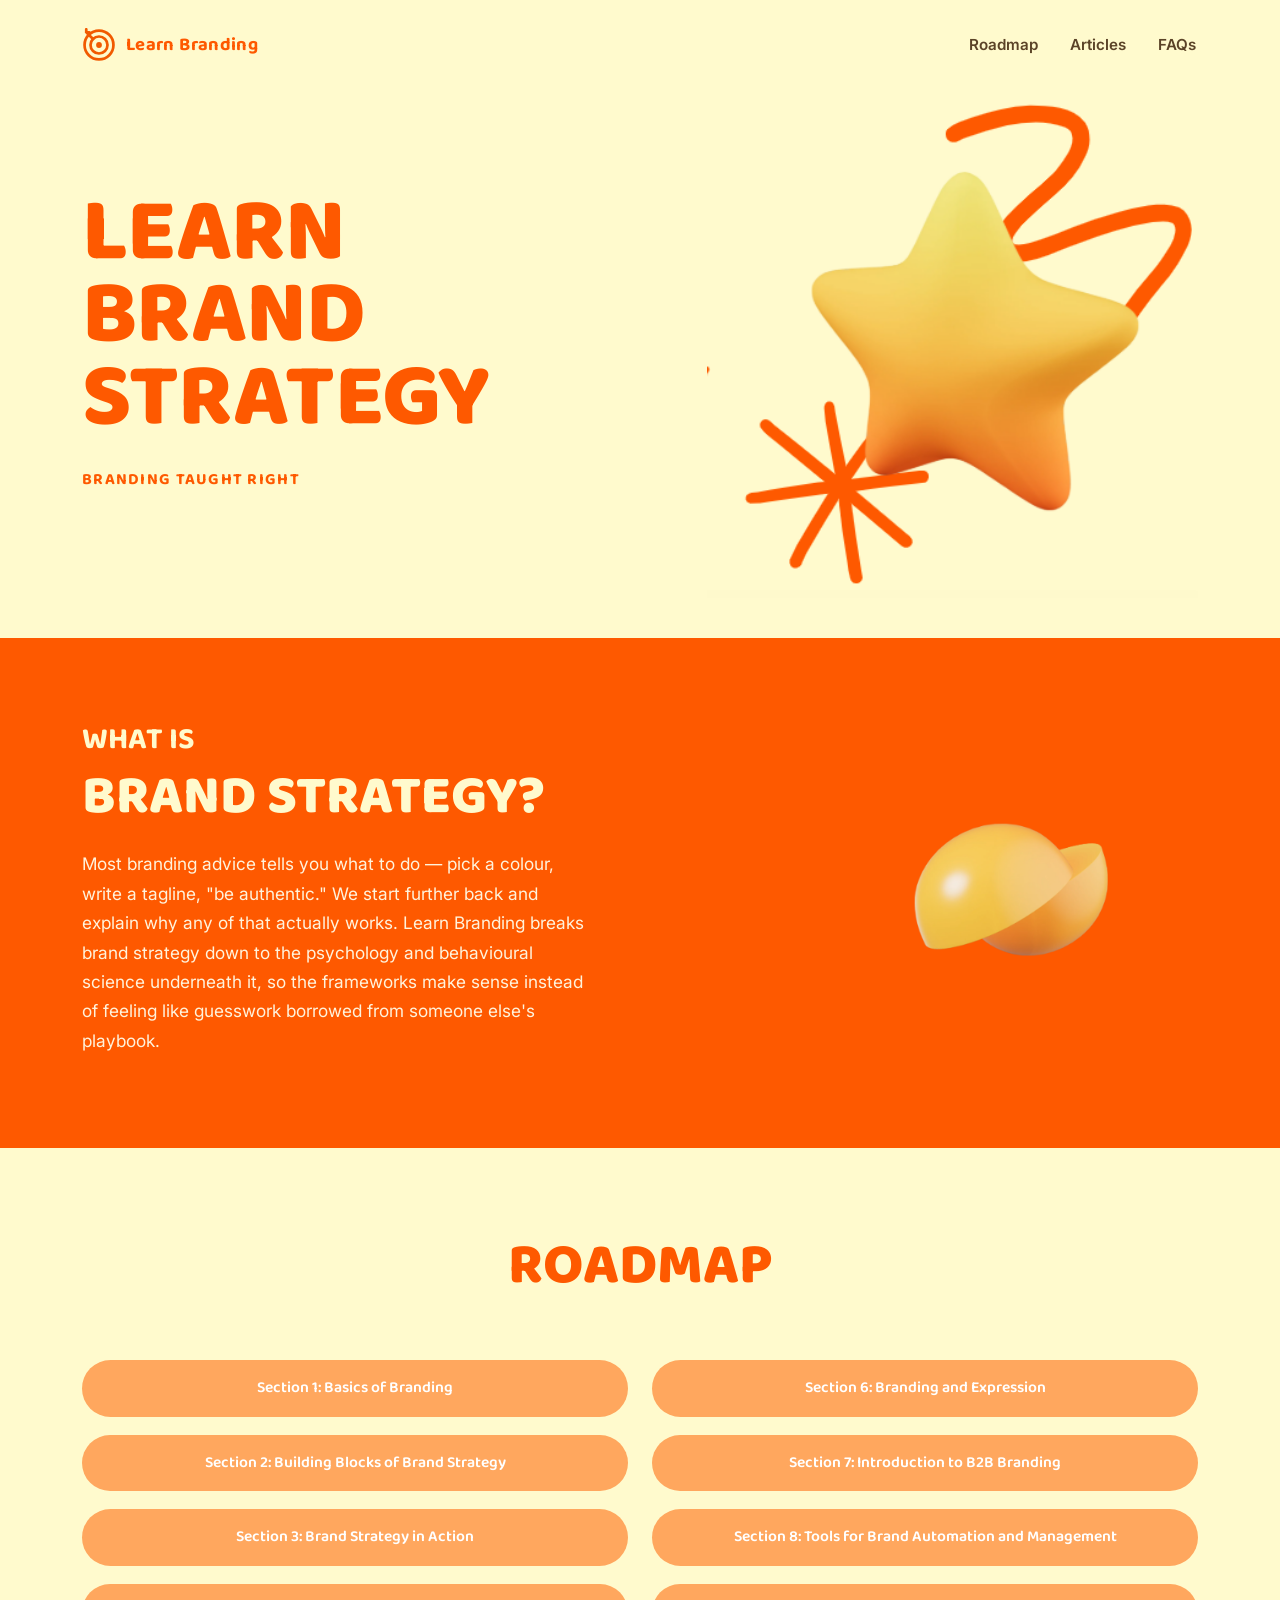
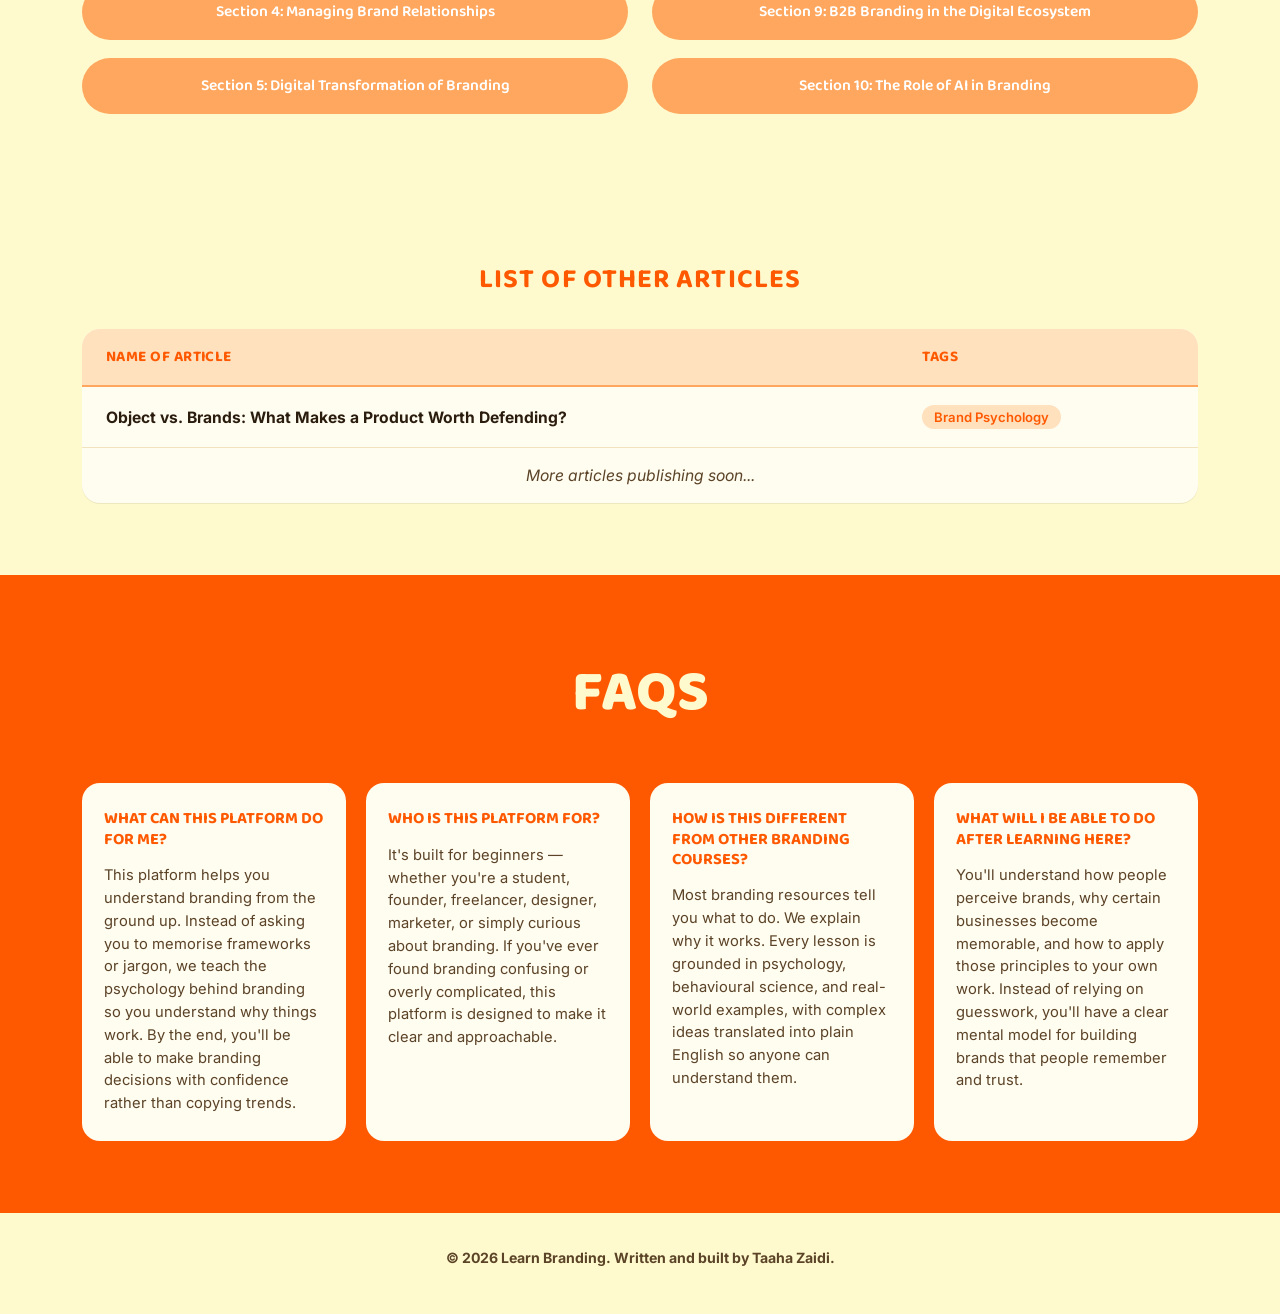
==== commit 7210d880: "Fix article link and enhance footer text Updated article link and footer text formatting." ====
--- a/index.html
+++ b/index.html
@@ -421,11 +421,11 @@
       </thead>
       <tbody>
         <tr>
-          <td><a class="article-link" href="article.html">Object vs. Brands: What Makes a Product Worth Defending?</a></td>
+          <td><a class="article-link" href="articles/objects-vs-brands">Object vs. Brands: What Makes a Product Worth Defending?</a></td>
           <td><span class="tag">Brand Psychology</span></td>
         </tr>
         <tr class="placeholder-row">
-          <td colspan="2">More articles publishing soon.</td>
+          <td colspan="2">More articles publishing soon...</td>
         </tr>
       </tbody>
     </table>
@@ -459,7 +459,7 @@
 
 <footer>
   <div class="wrap">
-    © 2026 Learn Branding. Written and built by Taaha Zaidi.
+   <b> © 2026 Learn Branding. Written and built by Taaha Zaidi. </b>
   </div>
 </footer>
 
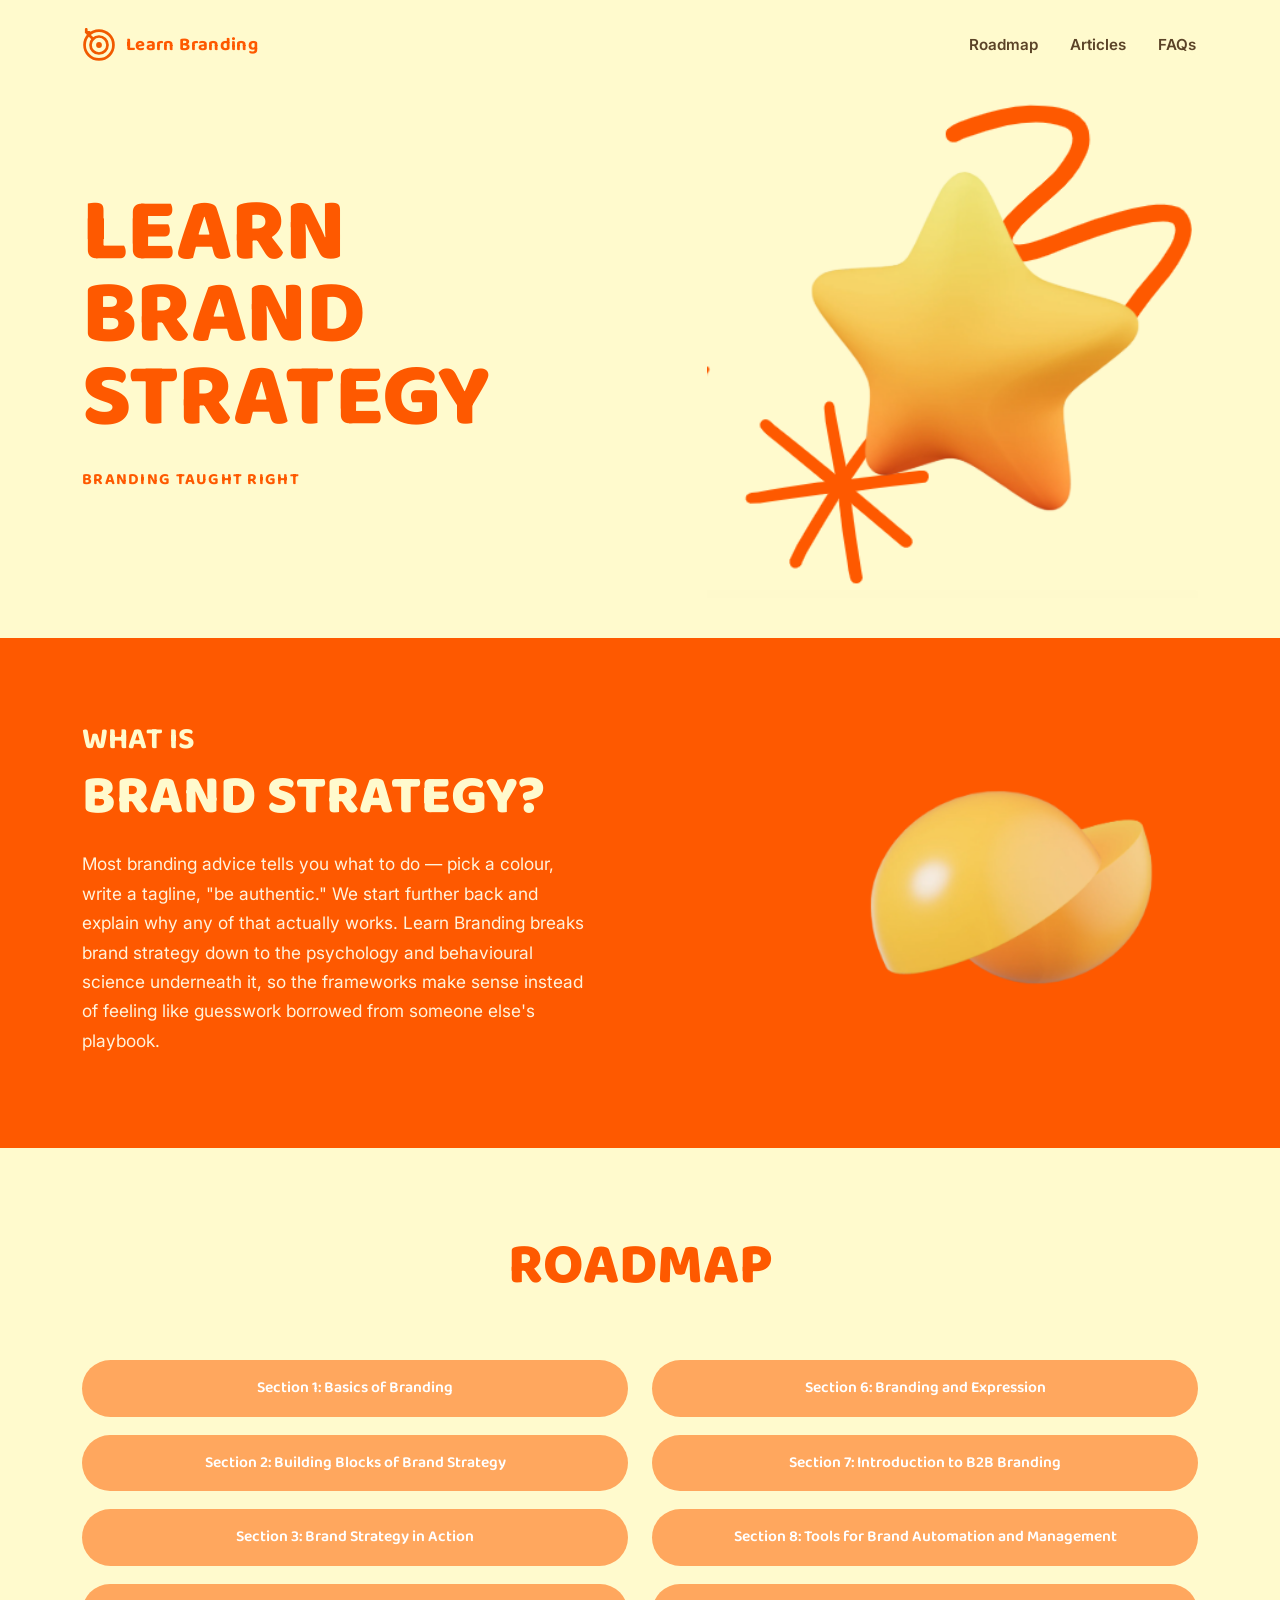
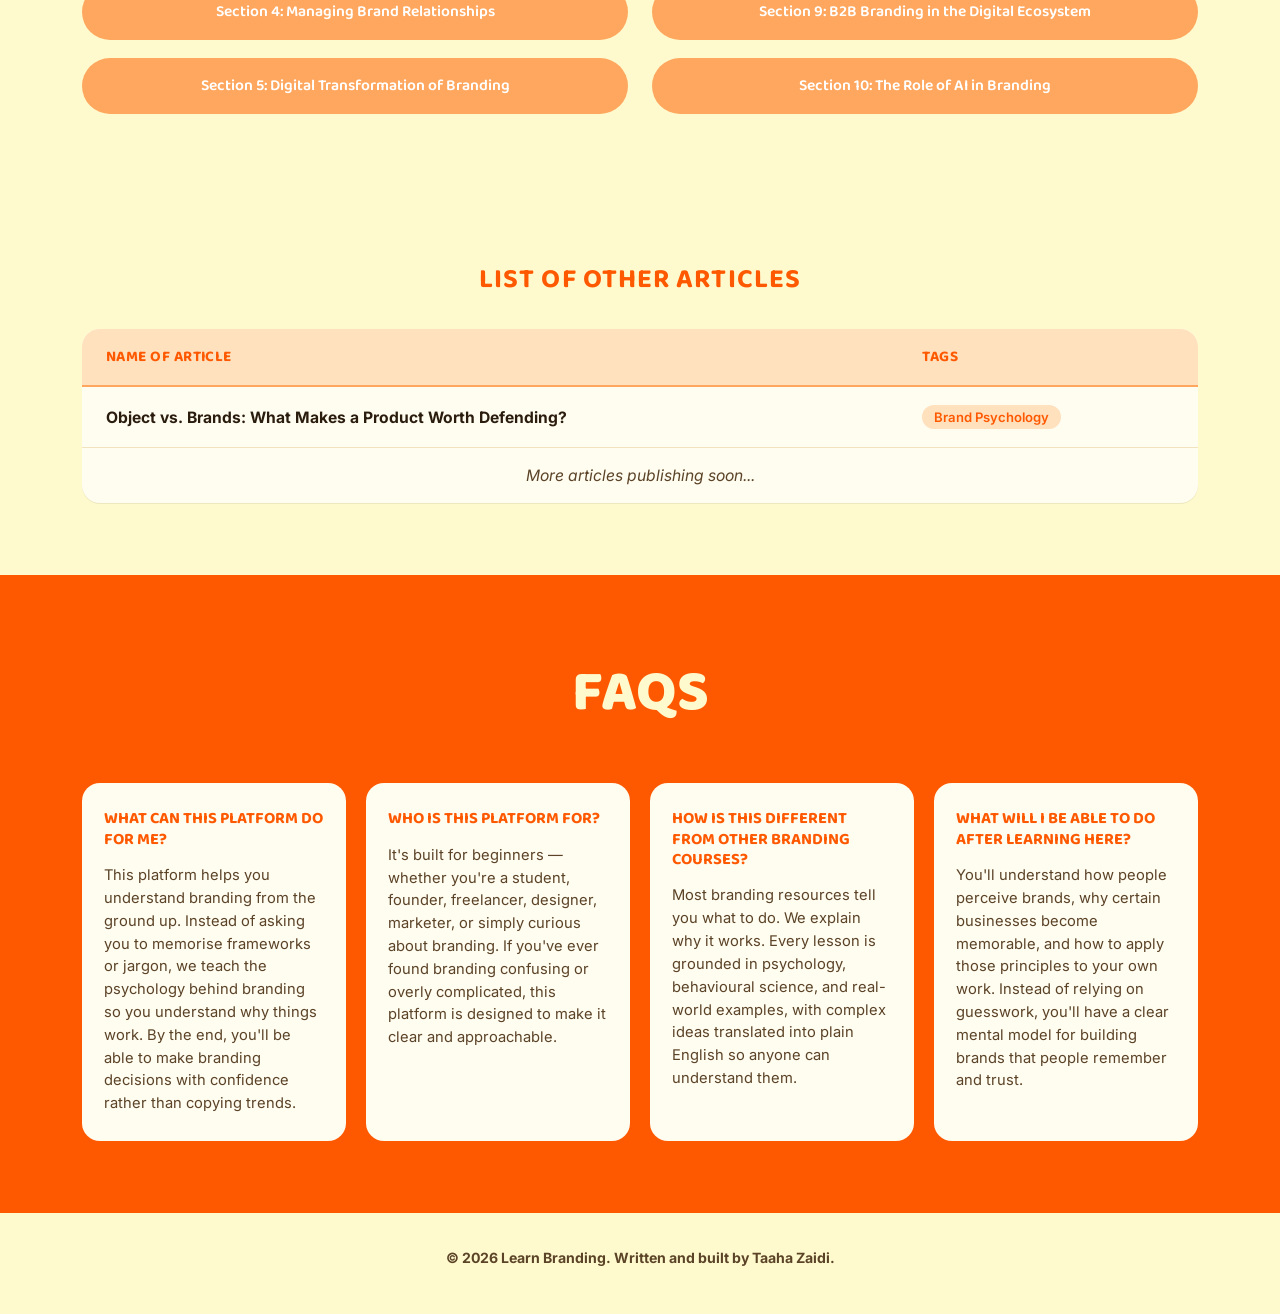
==== commit c1a6ac59: "Update styling for orb-art and hero-art elements Increased max-width for .orb-art and adjusted displ" ====
--- a/index.html
+++ b/index.html
@@ -176,7 +176,7 @@
   .orb-art{
     justify-self:center;
     width: 100%;
-    max-width: 220px;
+    max-width: 320px;
   }
 
   /* ---------- Roadmap ---------- */
@@ -321,6 +321,16 @@
     .what-is p{ margin-inline:auto; }
     .orb-art{ margin: 8px auto 0; order: 2; }
     .roadmap-grid{ grid-template-columns: 1fr; }
+    .pill:nth-child(1) { order: 1; }
+    .pill:nth-child(2) { order: 6; }
+    .pill:nth-child(3) { order: 2; }
+    .pill:nth-child(4) { order: 7; }
+    .pill:nth-child(5) { order: 3; }
+    .pill:nth-child(6) { order: 8; }
+    .pill:nth-child(7) { order: 4; }
+    .pill:nth-child(8) { order: 9; }
+    .pill:nth-child(9) { order: 5; }
+    .pill:nth-child(10) { order: 10; }
     .faq-grid{ grid-template-columns: 1fr 1fr; }
   }
   @media (max-width: 640px){
@@ -342,8 +352,12 @@
     .articles-table th, .articles-table td{ padding: 12px 14px; font-size: 0.88rem; }
   }
   @media (max-width: 380px){
-    .hero-art, .orb-art{ display:none; }
-  }
+  .hero-art, .orb-art{
+    display: block;
+    max-width: 200px;
+    margin: 0 auto;
+  }
+}
 </style>
 </head>
 <body>
@@ -375,7 +389,6 @@
     </div>
     <img class="hero-art" src="assets/img/hero-graphic2.png" alt="This is a sequence of stars and squiggles to enhance user experience">
     </div>
-  </div>
 </section>
 
 <section class="what-is">
@@ -387,7 +400,6 @@
     </div>
     <img class="orb-art" src="assets/img/what-is-graphic.png" alt="A decorative orb like shape to enhance user experience">
     </div>
-  </div>
 </section>
 
 <section class="roadmap" id="roadmap">
